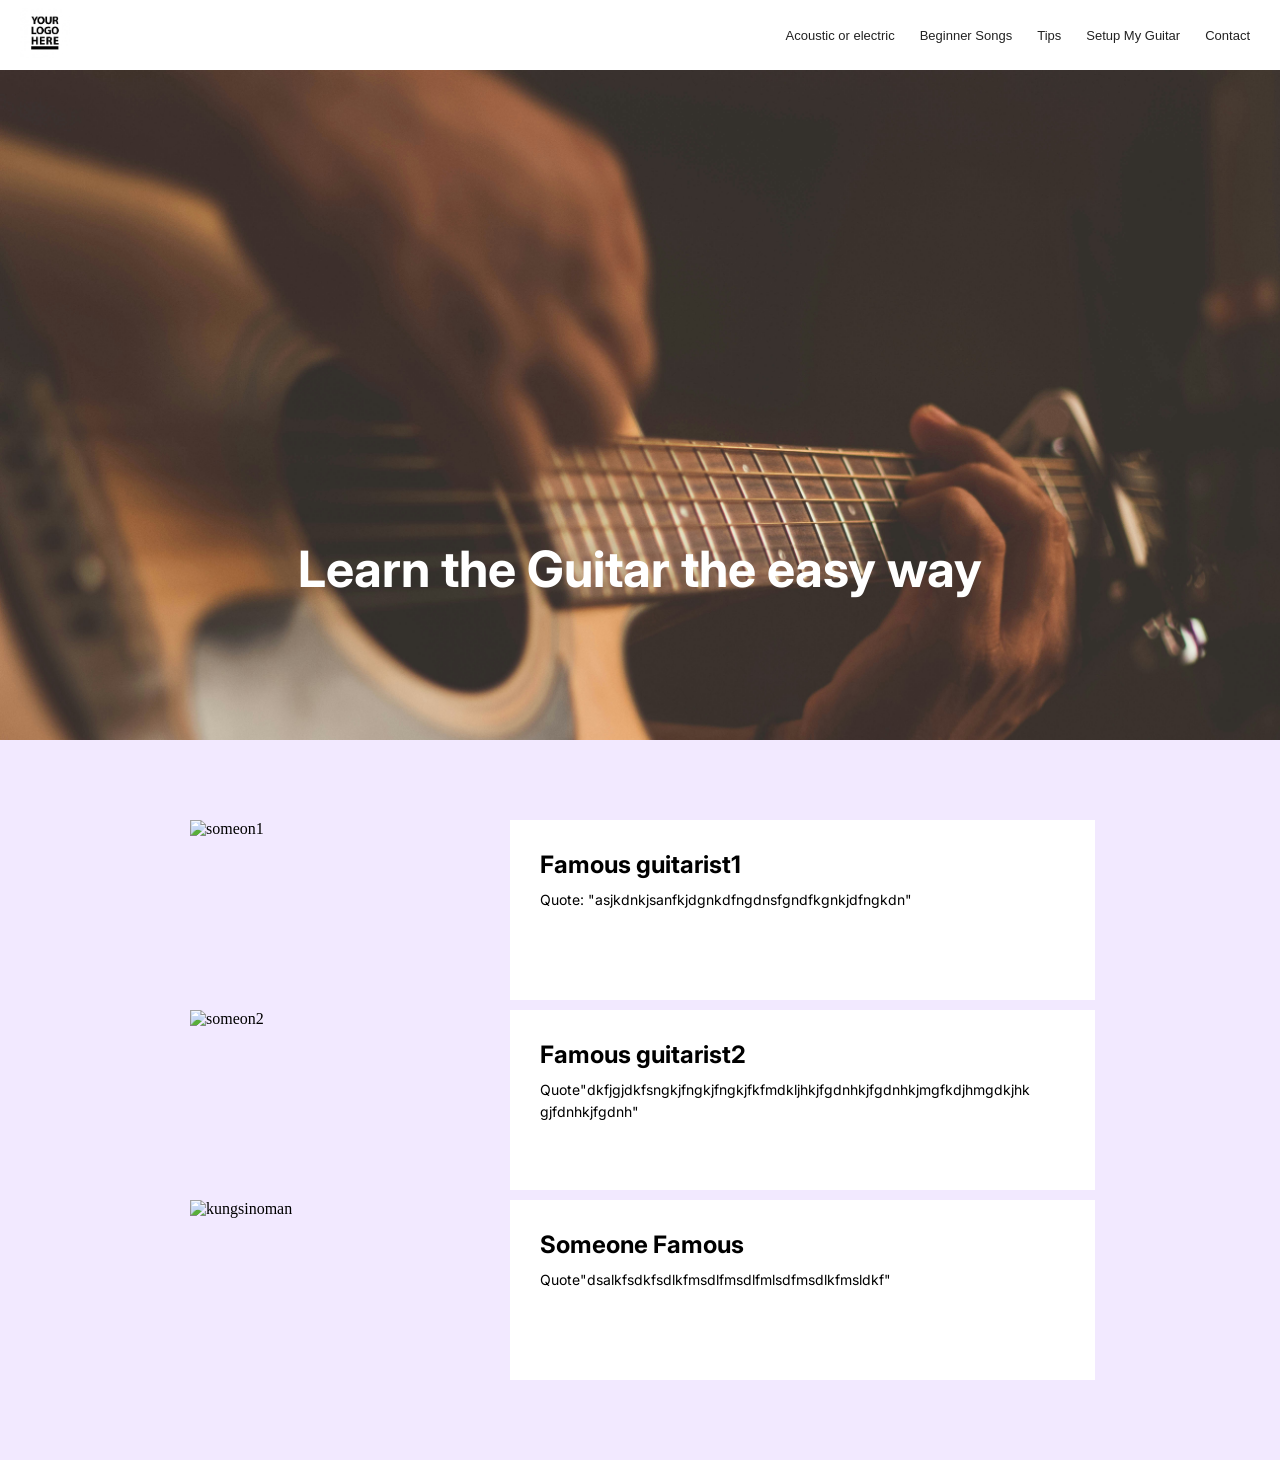
==== index.html @ 10ae2d4b "added nav bar, flexboxes" ====
<!-- add all items from grading group 1 and 2. Search for items in group 5 that refer to css f.e. author attribute value-->
<!DOCTYPE html>
<html lang="en">
<head>
    <link rel="preconnect" href="https://fonts.googleapis.com">
    <link rel="preconnect" href="https://fonts.gstatic.com" crossorigin>
    <link href="https://fonts.googleapis.com/css2?family=Inter:ital,opsz,wght@0,14..32,100..900;1,14..32,100..900&display=swap" rel="stylesheet">
    <meta charset="UTF-8">
    <meta name="viewport" content="width=device-width, initial-scale=1.0">
    <title>Guitar Lessons</title>
    <link rel="stylesheet" type="text/css" href="css/style.css">
</head>
<body>

    <nav class="logo">
        <a href="index.html">
            <img src="img/Your-Logo-Here-Black-500x500.jpg" alt="Logo">
        </a>
    </nav>

    <nav class="navigation">
        <ul class="nav">
            <li><a href="AcousticOrElectric.html">Acoustic or electric</a></li>
            <li><a href="BeginnerSongs.html">Beginner Songs</a></li>
            <li><a href="Tips.html">Tips</a></li>
            <li><a href="SetupMyGuitar.html">Setup My Guitar</a></li>
            <li><a href="ContactPage.html">Contact</a></li>
        </ul>
    </nav>

     <section class="main">
        <h1>Learn the Guitar the easy way</h1>
    </section>
    
    <section class="content">

    <article class="content-row">
        <figure class="content-image">
            <img src="img/guitar1.jpg" alt="someon1">
        </figure>

        <section class="content-text">
            <h2>Famous guitarist1</h2>
            <p>
                Quote: "asjkdnkjsanfkjdgnkdfngdnsfgndfkgnkjdfngkdn"
            </p>
        </section>
    </article>

    <article class="content-row">
        <figure class="content-image">
            <img src="img/guitar2.jpg" alt="someon2">
        </figure>

        <section class="content-text">
            <h2>Famous guitarist2</h2>
            <p>
                Quote"dkfjgjdkfsngkjfngkjfngkjfkfmdkljhkjfgdnhkjfgdnhkjmgfkdjhmgdkjhk
                gjfdnhkjfgdnh"
            </p>
        </section>
    </article>

    <article class="content-row">
        <figure class="content-image">
            <img src="img/guitar3.jpg" alt="kungsinoman">
        </figure>

        <section class="content-text">
            <h2>Someone Famous</h2>
            <p>
               Quote"dsalkfsdkfsdlkfmsdlfmsdlfmlsdfmsdlkfmsldkf"
            </p>
        </section>
    </article>

</section>

</body>
</html>
---- css/style.css ----
* {
    margin: 0;
    padding: 0;
    box-sizing: border-box;
}

body {
    background-color: #f2e9ff;
}


.logo {
    background-color: white;

    height: 70px;

    display: grid;
    place-items: center;

    position: absolute;
    left: 20px;
    top: 0;
}

.logo img {
    width: 50px;
    height: 50px;
    object-fit: contain;
}

.navigation {
    height: 70px;

    background-color: white;

    display: grid;
    align-items: center;
    justify-content: end;

    padding-right: 30px;
}

.nav {
    display: grid;
    grid-template-columns: repeat(5, auto);

    gap: 25px;

    list-style: none;
}

.nav a {
    color: #222;
    text-decoration: none;

    font-family: Arial, sans-serif;
    font-size: 13px;
}

.nav a:hover {
    color: #235455;
}

.main {
    width: auto;
    height: 670px;
    position: relative;
   
    background-image: url("../img/HomePage(2).jpg");
    
    background-size: cover;


    display: grid;
    place-items: center;
}

.main h1 {
   position: absolute;
    font-family: 'Inter', sans-serif;
    font-weight: 700;
    font-size: 50px;
    color: white;
    top: 70%;
}

.content {
    width: 80%;
    max-width: 900px;
    margin: 80px auto;
}

.content-row {
    display: grid;
    grid-template-columns: 35% 65%;
    gap: 5px;

    height: 180px;
    margin-bottom: 10px;
}



.content-image img {
    width: 100%;
    height: 100%;
    object-fit: cover;
}

.content-text {
    background-color: white;

    padding: 30px;

    display: flex;
    flex-direction: column;
    justify-content: flex-start;
}

.content-text h2 {
    font-family: 'Inter', sans-serif;
    font-size: 24px;
    margin-bottom: 10px;
}

.content-text p {
    font-family: 'Inter', sans-serif;
    font-size: 14px;
    line-height: 1.6;
}
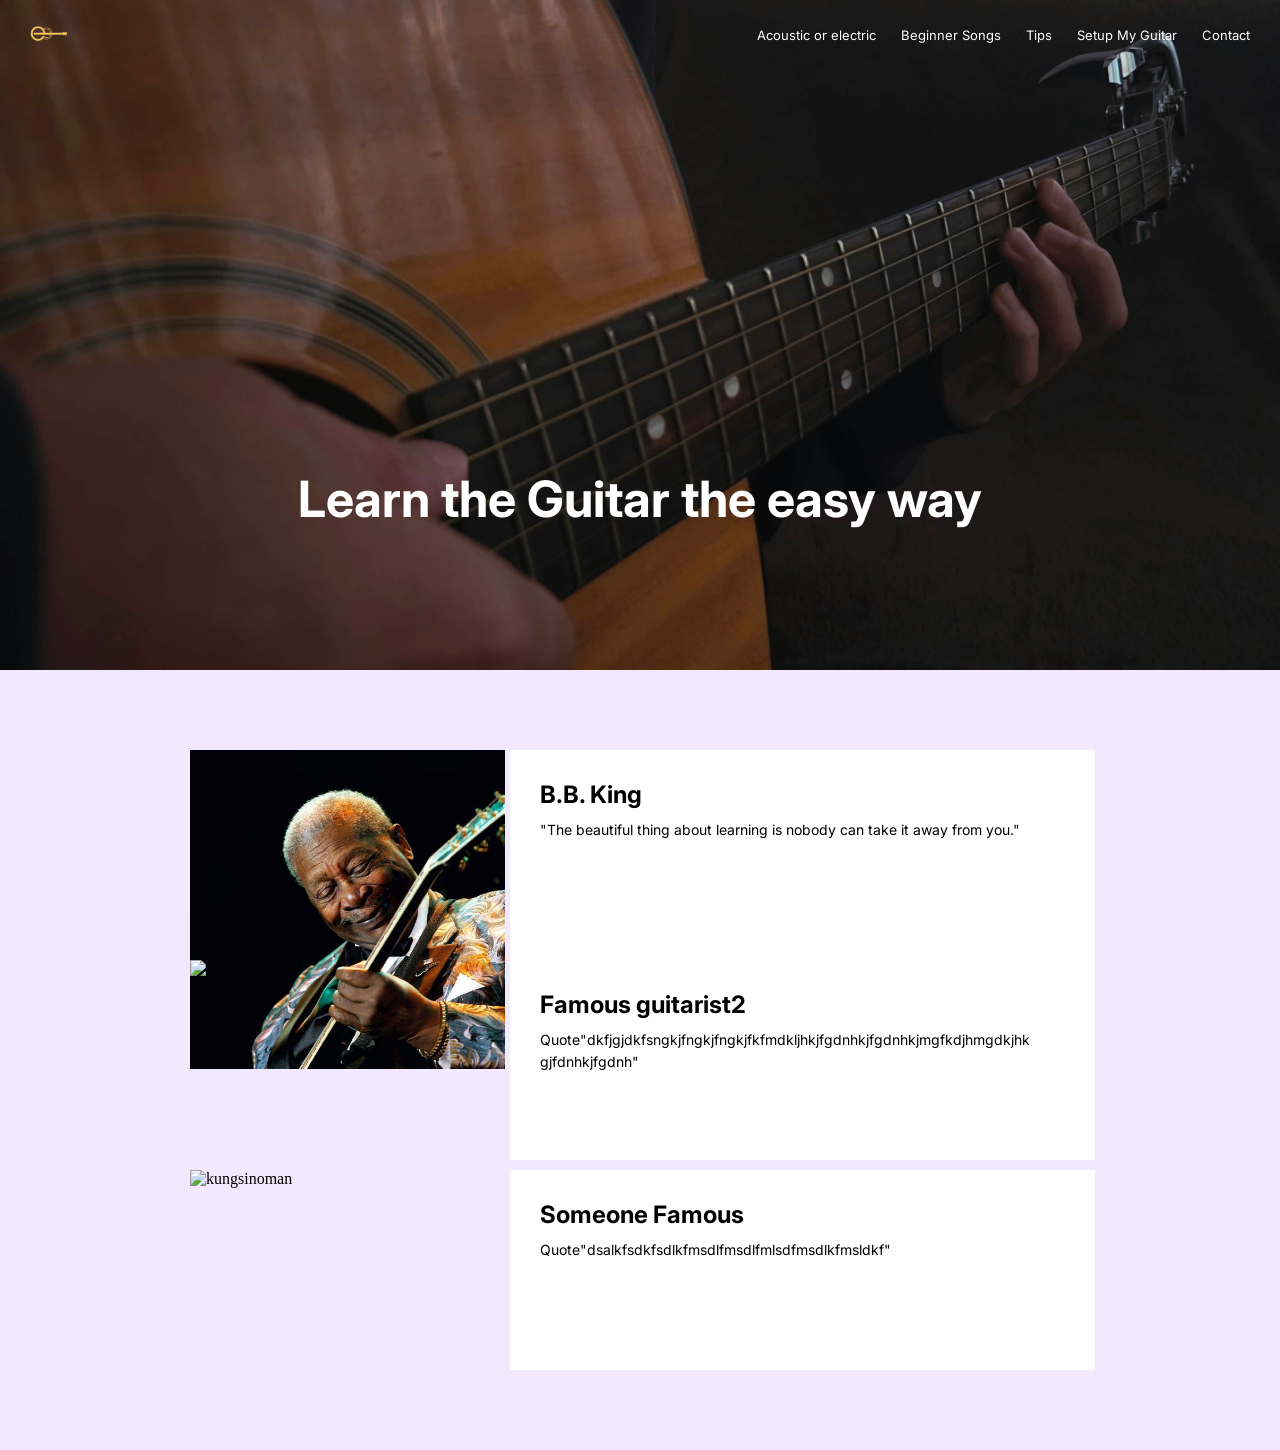
==== commit a412d4e2: "changed background, made the navbar transparent" ====
--- a/index.html
+++ b/index.html
@@ -14,7 +14,7 @@
 
     <nav class="logo">
         <a href="index.html">
-            <img src="img/Your-Logo-Here-Black-500x500.jpg" alt="Logo">
+            <img src="img/Logo Webdesign.png" alt="Logo">
         </a>
     </nav>
 
@@ -36,13 +36,13 @@
 
     <article class="content-row">
         <figure class="content-image">
-            <img src="img/guitar1.jpg" alt="someon1">
+            <img src="img/bb-king-en-concert.jpg" alt="B.B. King">
         </figure>
 
         <section class="content-text">
-            <h2>Famous guitarist1</h2>
+            <h2>B.B. King</h2>
             <p>
-                Quote: "asjkdnkjsanfkjdgnkdfngdnsfgndfkgnkjdfngkdn"
+                "The beautiful thing about learning is nobody can take it away from you."
             </p>
         </section>
     </article>
--- a/css/style.css
+++ b/css/style.css
@@ -11,8 +11,7 @@
 
 
 .logo {
-    background-color: white;
-
+    background-color: transparent;
     height: 70px;
 
     display: grid;
@@ -21,6 +20,7 @@
     position: absolute;
     left: 20px;
     top: 0;
+    z-index: 10;
 }
 
 .logo img {
@@ -31,14 +31,21 @@
 
 .navigation {
     height: 70px;
+    width: 100%;
 
-    background-color: white;
+    position: absolute;
+
+    background-color: transparent;
 
     display: grid;
     align-items: center;
     justify-content: end;
 
     padding-right: 30px;
+
+    top: 0;
+    left: 0;
+    z-index: 5;
 }
 
 .nav {
@@ -51,10 +58,10 @@
 }
 
 .nav a {
-    color: #222;
+    color: white;
     text-decoration: none;
 
-    font-family: Arial, sans-serif;
+    font-family: 'Inter', sans-serif;
     font-size: 13px;
 }
 
@@ -66,12 +73,12 @@
     width: auto;
     height: 670px;
     position: relative;
-   
-    background-image: url("../img/HomePage(2).jpg");
+   margin-top: 0;
+    background-image: url("../img/HomePage\ by\ me.jpg");
     
     background-size: cover;
 
-
+    
     display: grid;
     place-items: center;
 }
@@ -96,11 +103,13 @@
     grid-template-columns: 35% 65%;
     gap: 5px;
 
-    height: 180px;
+    height: 200px;
     margin-bottom: 10px;
 }
 
-
+.content-image {
+    margin: 0;
+}
 
 .content-image img {
     width: 100%;
@@ -128,4 +137,13 @@
     font-family: 'Inter', sans-serif;
     font-size: 14px;
     line-height: 1.6;
+}
+
+article.contactform {
+    box-sizing: border-box;
+    display: block;
+    margin: 0 auto;
+    border: #222;
+    border-radius :0%;
+    padding: 5px;
 }
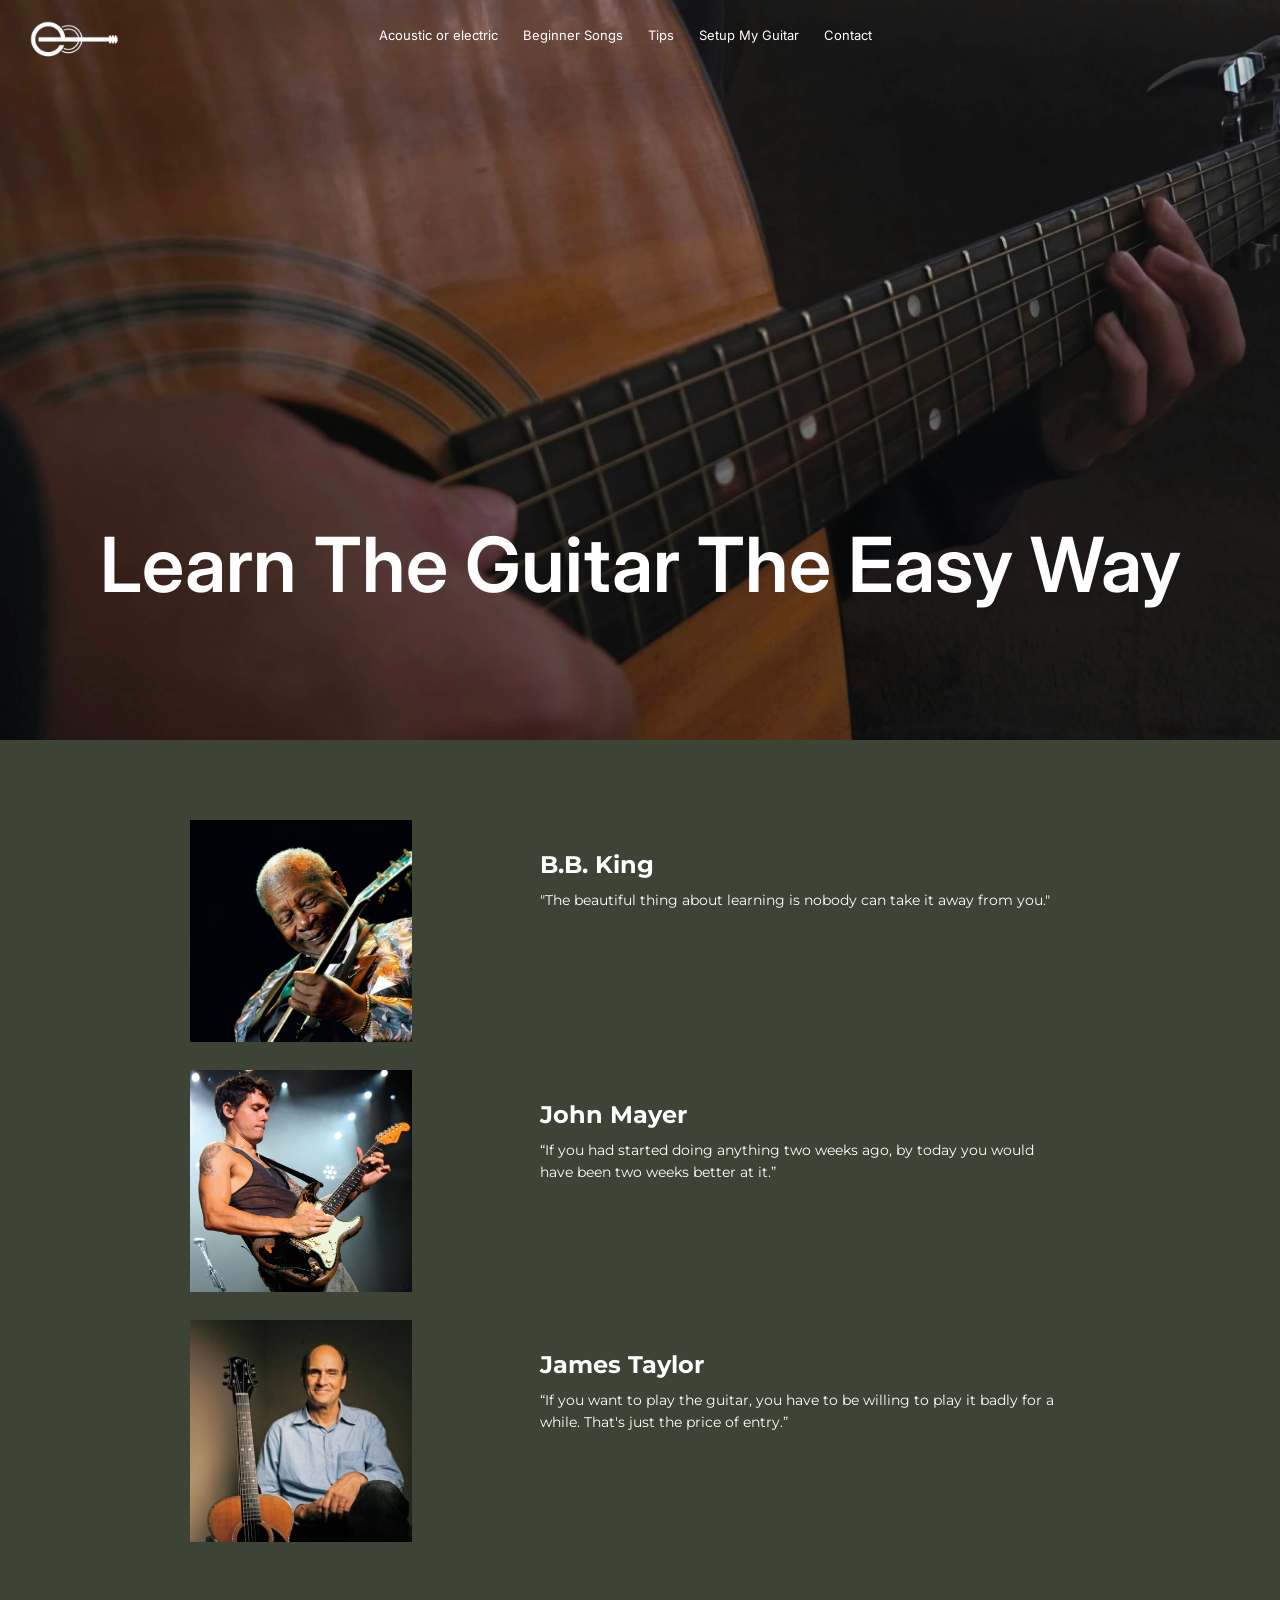
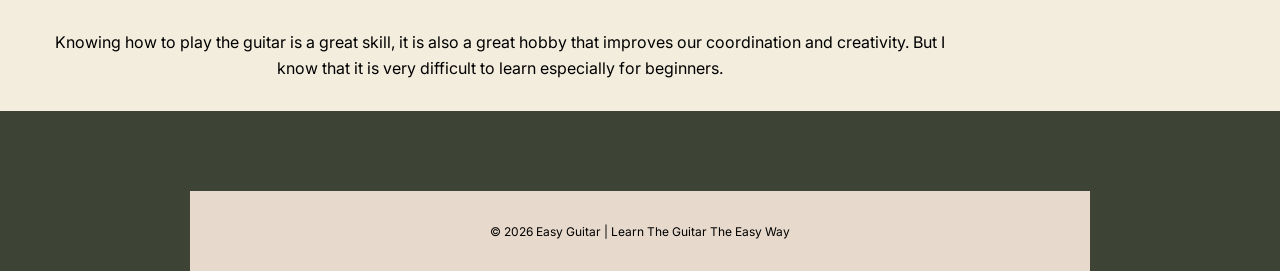
==== commit a7f6f38a: "HomePage Remake" ====
--- a/index.html
+++ b/index.html
@@ -5,6 +5,7 @@
     <link rel="preconnect" href="https://fonts.googleapis.com">
     <link rel="preconnect" href="https://fonts.gstatic.com" crossorigin>
     <link href="https://fonts.googleapis.com/css2?family=Inter:ital,opsz,wght@0,14..32,100..900;1,14..32,100..900&display=swap" rel="stylesheet">
+    <link href='https://fonts.googleapis.com/css?family=Montserrat' rel='stylesheet'>
     <meta charset="UTF-8">
     <meta name="viewport" content="width=device-width, initial-scale=1.0">
     <title>Guitar Lessons</title>
@@ -14,7 +15,7 @@
 
     <nav class="logo">
         <a href="index.html">
-            <img src="img/Logo Webdesign.png" alt="Logo">
+            <img src="img/Logo Webdesign (White).png" alt="Logo">
         </a>
     </nav>
 
@@ -29,52 +30,65 @@
     </nav>
 
      <section class="main">
-        <h1>Learn the Guitar the easy way</h1>
+        <h1>Learn The Guitar 
+             The Easy Way
+        </h1>
     </section>
     
     <section class="content">
 
-    <article class="content-row">
-        <figure class="content-image">
-            <img src="img/bb-king-en-concert.jpg" alt="B.B. King">
-        </figure>
+        <article class="content-row">
+            <figure class="content-image">
+                <img src="img/bb-king-en-concert.jpg" alt="B.B. King">
+            </figure>
 
-        <section class="content-text">
-            <h2>B.B. King</h2>
-            <p>
-                "The beautiful thing about learning is nobody can take it away from you."
-            </p>
-        </section>
-    </article>
+            <section class="content-text">
+                <h2>B.B. King</h2>
+                    <p>
+                    "The beautiful thing about learning is nobody can take it away from you."
+                    </p>
+            </section>
+        </article>
 
-    <article class="content-row">
-        <figure class="content-image">
-            <img src="img/guitar2.jpg" alt="someon2">
-        </figure>
+        <article class="content-row">
+            <figure class="content-image">
+                <img src="img/John-Mayer-2008.webp" alt="John Mayer">
+            </figure>
 
-        <section class="content-text">
-            <h2>Famous guitarist2</h2>
-            <p>
-                Quote"dkfjgjdkfsngkjfngkjfngkjfkfmdkljhkjfgdnhkjfgdnhkjmgfkdjhmgdkjhk
-                gjfdnhkjfgdnh"
-            </p>
-        </section>
-    </article>
+            <section class="content-text">
+                <h2>John Mayer</h2>
+                <p>
+                    “If you had started doing anything two weeks ago, by today you would have been two weeks better at it.”
+                </p>
+            </section>
+        </article>
 
-    <article class="content-row">
-        <figure class="content-image">
-            <img src="img/guitar3.jpg" alt="kungsinoman">
-        </figure>
+        <article class="content-row">
+            <figure class="content-image">
+                <img src="img/James Taylor.jpg" alt="James Taylor">
+            </figure>
 
-        <section class="content-text">
-            <h2>Someone Famous</h2>
-            <p>
-               Quote"dsalkfsdkfsdlkfmsdlfmsdlfmlsdfmsdlkfmsldkf"
-            </p>
-        </section>
-    </article>
+            <section class="content-text">
+                <h2>James Taylor</h2>
+                <p>
+                    “If you want to play the guitar, you have to be willing to play it badly for a while. That's just the price of entry.”
+                </p>
+            </section>
+        </article>
 
-</section>
+    </section>
+
+    <section class="quote">
+        <p>
+            Knowing how to play the guitar is a great skill, it is also a
+            great hobby that improves our coordination and creativity.
+            But I know that it is very difficult to learn especially for beginners.
+        </p>
+    </section>
+
+    <footer class="footer">
+        <p>© 2026 Easy Guitar | Learn The Guitar The Easy Way</p>
+    </footer>
 
 </body>
 </html>
--- a/css/style.css
+++ b/css/style.css
@@ -6,26 +6,28 @@
 }
 
 body {
-    background-color: #f2e9ff;
+    background-color: #3D4435;
 }
 
 
 .logo {
-    background-color: transparent;
-    height: 70px;
-
-    display: grid;
-    place-items: center;
+   
+    
+
+    display: flex;
+    align-items: center;
 
     position: absolute;
-    left: 20px;
+
+    height: 80px;
+    left: 5px;
     top: 0;
     z-index: 10;
 }
 
 .logo img {
-    width: 50px;
-    height: 50px;
+    width: 120px;
+    height: 120px;
     object-fit: contain;
 }
 
@@ -39,7 +41,7 @@
 
     display: grid;
     align-items: center;
-    justify-content: end;
+    justify-content: center;
 
     padding-right: 30px;
 
@@ -71,9 +73,9 @@
 
 .main {
     width: auto;
-    height: 670px;
+    height: 740px;
     position: relative;
-   margin-top: 0;
+    margin-top: 0;
     background-image: url("../img/HomePage\ by\ me.jpg");
     
     background-size: cover;
@@ -86,11 +88,14 @@
 .main h1 {
    position: absolute;
     font-family: 'Inter', sans-serif;
-    font-weight: 700;
-    font-size: 50px;
+    font-weight: 600;
+    font-size: 76px;
     color: white;
     top: 70%;
-}
+    text-align: center;
+}
+
+
 
 .content {
     width: 80%;
@@ -104,7 +109,7 @@
     gap: 5px;
 
     height: 200px;
-    margin-bottom: 10px;
+    margin-bottom: 50px;
 }
 
 .content-image {
@@ -112,31 +117,34 @@
 }
 
 .content-image img {
-    width: 100%;
-    height: 100%;
+    width: 222px;
+    height: 222px;
     object-fit: cover;
 }
 
 .content-text {
-    background-color: white;
+    
 
     padding: 30px;
 
     display: flex;
     flex-direction: column;
     justify-content: flex-start;
+    
 }
 
 .content-text h2 {
-    font-family: 'Inter', sans-serif;
+    font-family: 'Montserrat', sans-serif;
     font-size: 24px;
     margin-bottom: 10px;
+    color: white;
 }
 
 .content-text p {
-    font-family: 'Inter', sans-serif;
+    font-family: 'Montserrat', sans-serif;
     font-size: 14px;
     line-height: 1.6;
+    color: white;
 }
 
 article.contactform {
@@ -146,4 +154,48 @@
     border: #222;
     border-radius :0%;
     padding: 5px;
+}
+
+.quote {
+    width: 100%;
+    max-width: 100%;
+
+    margin: 0 auto;
+
+    background-color: #F2EDDC;
+
+    padding: 30px 50px;
+
+    text-align: center;
+    justify-items: center;
+
+    margin-bottom: 80px;
+}
+
+.quote p {
+    font-family: 'Inter', sans-serif;
+    font-size: 16px;
+    line-height: 1.6;
+    color: black;
+    max-width: 900px;
+    
+}
+
+.footer {
+    width: 80%;
+    max-width: 900px;
+
+    margin: 0 auto;
+
+    min-height: 80px;
+
+    background-color: #E7D9CB;
+
+    display: flex;
+    align-items: center;
+    justify-content: center;
+
+    color: black;
+    font-family: 'Inter', sans-serif;
+    font-size: 12px;
 }
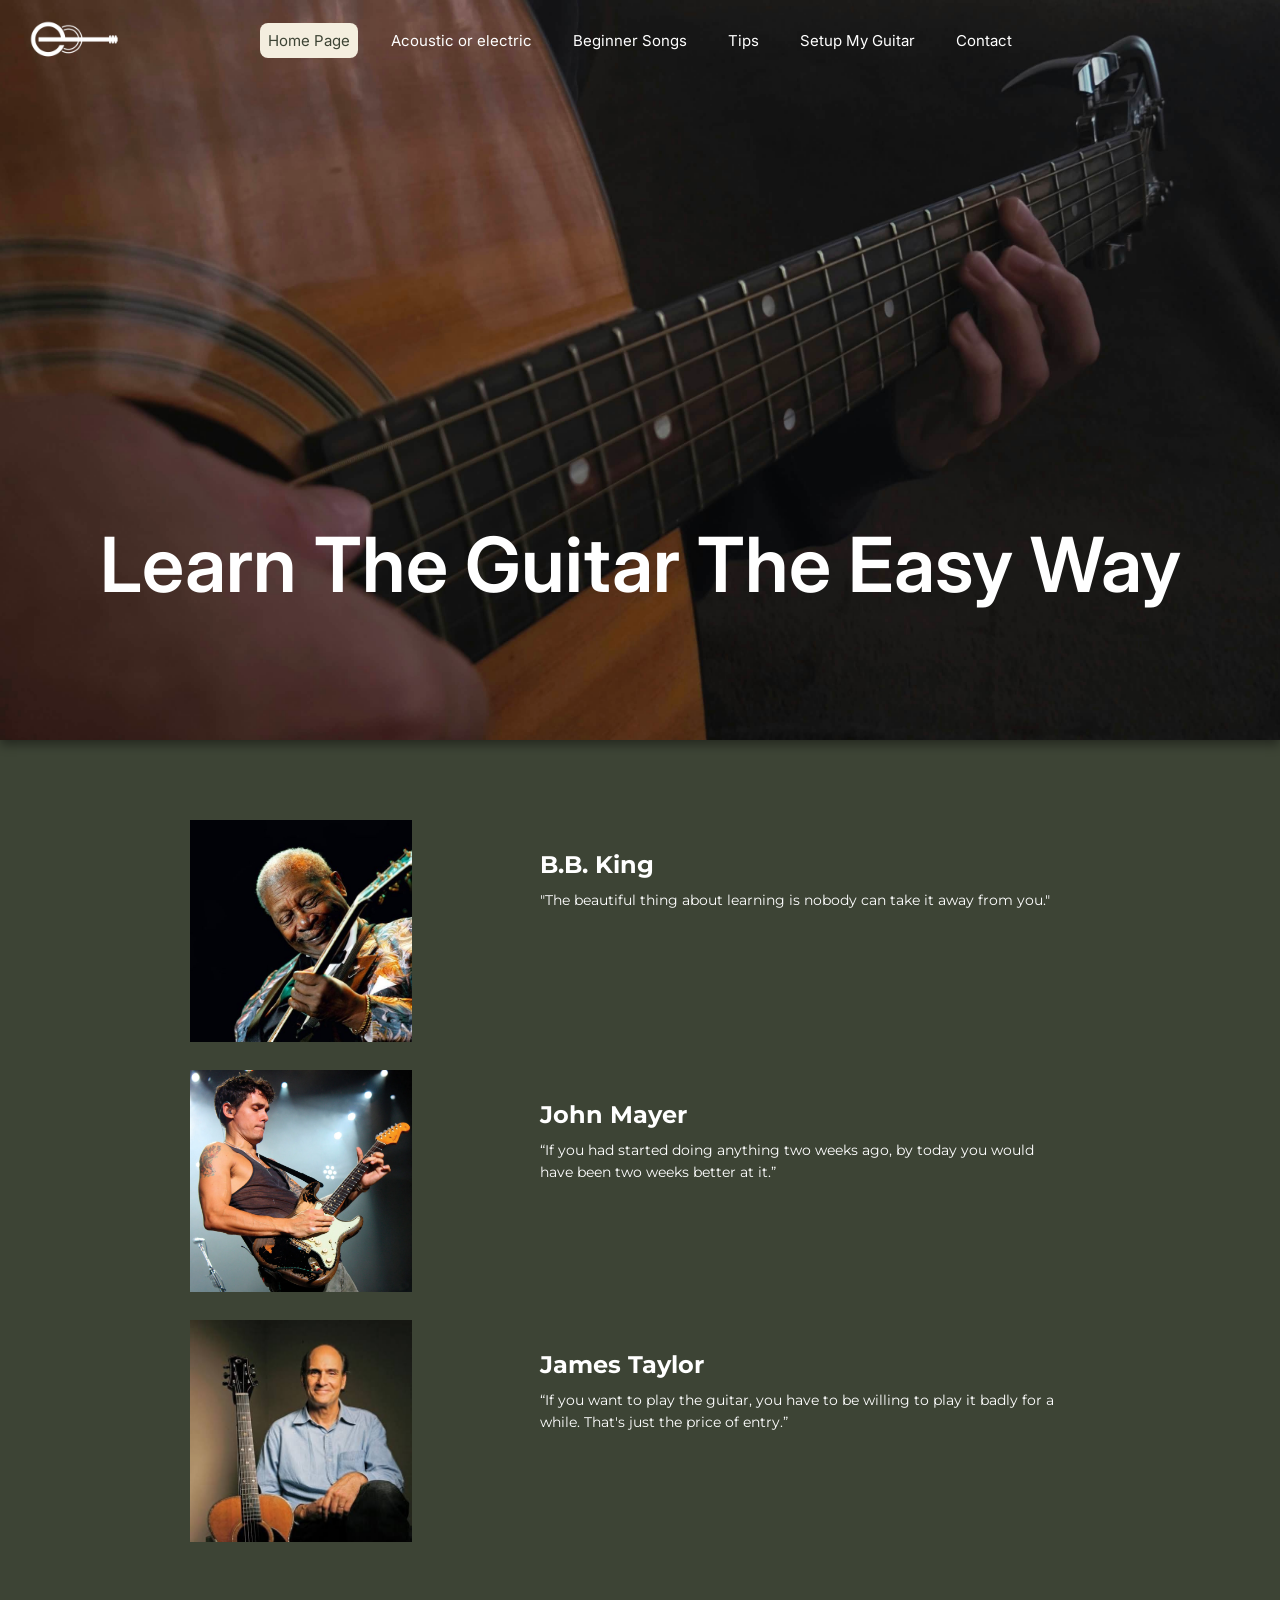
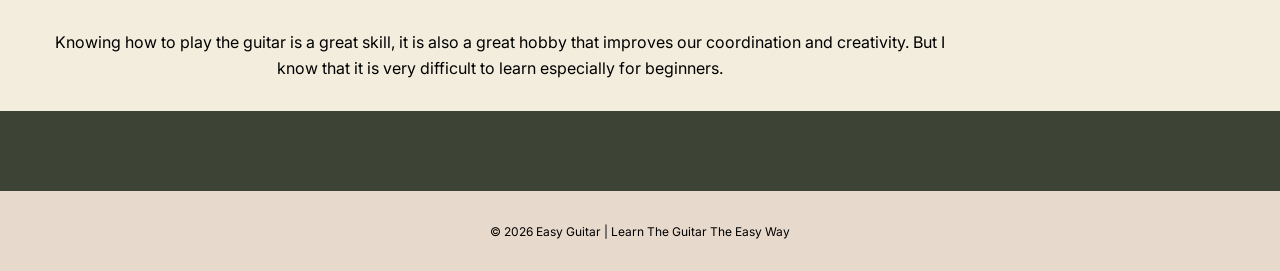
==== commit 124f5461: "Made nav bar for all except contactpage" ====
--- a/index.html
+++ b/index.html
@@ -1,4 +1,4 @@
-<!-- add all items from grading group 1 and 2. Search for items in group 5 that refer to css f.e. author attribute value-->
+
 <!DOCTYPE html>
 <html lang="en">
 <head>
@@ -21,6 +21,7 @@
 
     <nav class="navigation">
         <ul class="nav">
+            <li><a href="index.html" class="active">Home Page</a></li>
             <li><a href="AcousticOrElectric.html">Acoustic or electric</a></li>
             <li><a href="BeginnerSongs.html">Beginner Songs</a></li>
             <li><a href="Tips.html">Tips</a></li>
--- a/css/style.css
+++ b/css/style.css
@@ -22,7 +22,7 @@
     height: 80px;
     left: 5px;
     top: 0;
-    z-index: 10;
+    z-index: 1001;
 }
 
 .logo img {
@@ -32,7 +32,7 @@
 }
 
 .navigation {
-    height: 70px;
+    height: 80px;
     width: 100%;
 
     position: absolute;
@@ -43,17 +43,36 @@
     align-items: center;
     justify-content: center;
 
-    padding-right: 30px;
+    
 
     top: 0;
     left: 0;
     z-index: 5;
 }
 
+.navigation2 {
+    height: 80px;
+    width: 100%;
+
+    position: sticky;
+    top: 0;
+    z-index: 1000;
+
+    background-image: url("../img/HomePage by me.jpg");
+    background-size: cover;
+    background-position: center top;
+
+    display: flex;
+    align-items: center;
+    justify-content: center;
+    box-shadow: 0 5px 10px rgba(0, 0, 0, 0.4);
+}
+
 .nav {
     display: grid;
-    grid-template-columns: repeat(5, auto);
-
+    grid-template-columns: repeat(6, auto);
+    justify-content: center;
+    justify-items: center;
     gap: 25px;
 
     list-style: none;
@@ -64,11 +83,33 @@
     text-decoration: none;
 
     font-family: 'Inter', sans-serif;
-    font-size: 13px;
+    
+
+    font-size: 15px;
+
+    padding: 8px 8px;
+    border-radius: 8px;
+
+    transition: background-color 0.3s ease, color 0.3s ease;
 }
 
 .nav a:hover {
-    color: #235455;
+    background-color: #51544d;
+    font-family: 'Inter', sans-serif;
+    
+
+    font-size: 15px;
+    color: white;
+}
+
+
+.nav a.active {
+    background-color: #F4EEDF;
+    font-family: 'Inter', sans-serif;
+    
+
+    font-size: 15px;
+    color: #3D4435;
 }
 
 .main {
@@ -79,10 +120,12 @@
     background-image: url("../img/HomePage\ by\ me.jpg");
     
     background-size: cover;
+    background-position: center top;
 
     
     display: grid;
     place-items: center;
+    box-shadow: 0 5px 10px rgba(0, 0, 0, 0.4);
 }
 
 .main h1 {
@@ -182,8 +225,8 @@
 }
 
 .footer {
-    width: 80%;
-    max-width: 900px;
+    
+    max-width: 100%;
 
     margin: 0 auto;
 
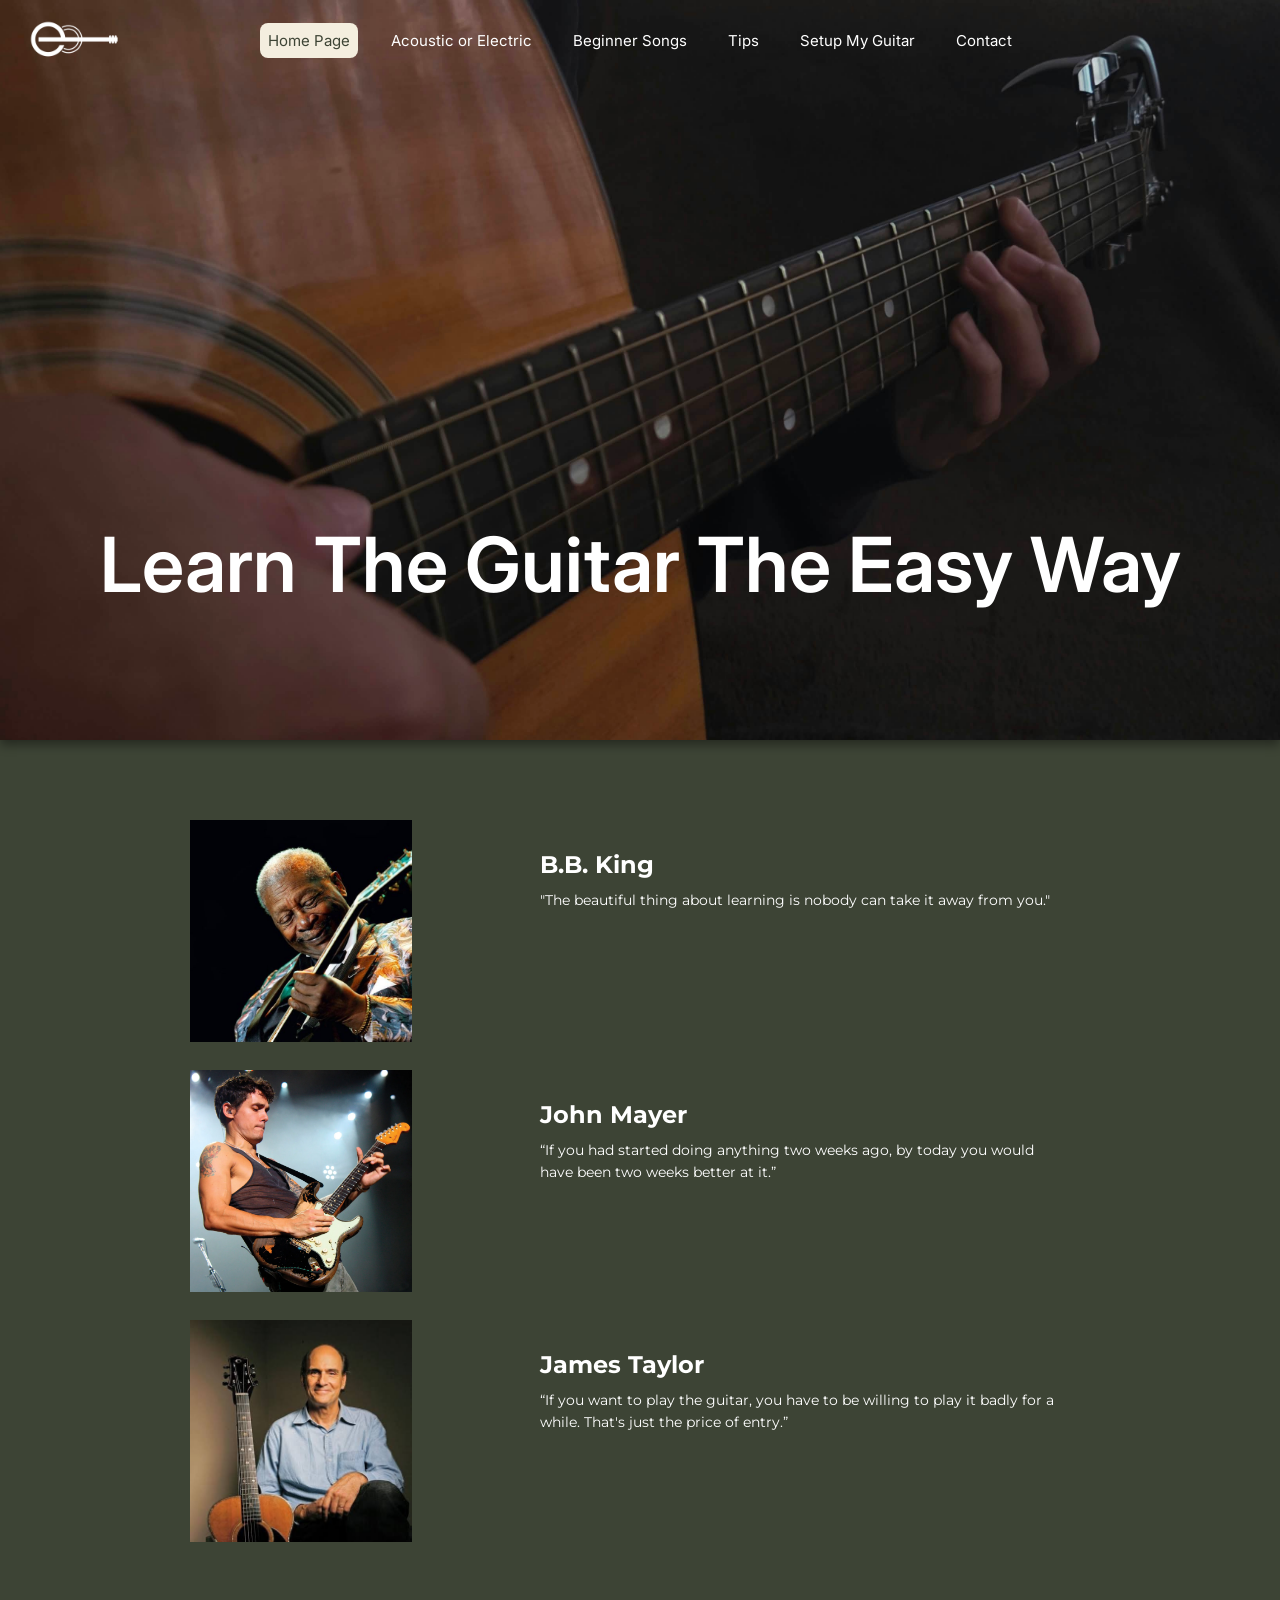
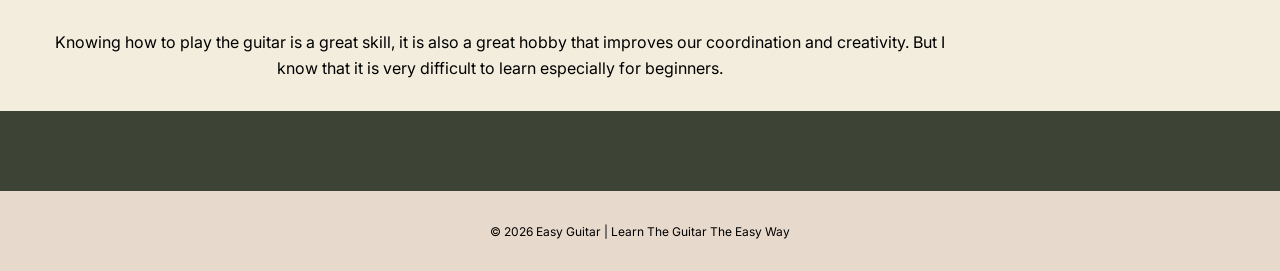
==== commit e5d9ead5: "Acoustic Or Electric Page" ====
--- a/index.html
+++ b/index.html
@@ -22,7 +22,7 @@
     <nav class="navigation">
         <ul class="nav">
             <li><a href="index.html" class="active">Home Page</a></li>
-            <li><a href="AcousticOrElectric.html">Acoustic or electric</a></li>
+            <li><a href="AcousticOrElectric.html">Acoustic or Electric</a></li>
             <li><a href="BeginnerSongs.html">Beginner Songs</a></li>
             <li><a href="Tips.html">Tips</a></li>
             <li><a href="SetupMyGuitar.html">Setup My Guitar</a></li>
--- a/css/style.css
+++ b/css/style.css
@@ -145,6 +145,9 @@
     max-width: 900px;
     margin: 80px auto;
 }
+
+
+
 
 .content-row {
     display: grid;
@@ -241,4 +244,112 @@
     color: black;
     font-family: 'Inter', sans-serif;
     font-size: 12px;
+}
+
+.guitar-choice {
+    width: 89%;
+    max-width: 1200px;
+
+    margin: 8px auto 35px;
+
+    display: grid;
+    grid-template-columns: 25% 1fr 25%;
+
+    gap: 8px;
+
+    align-items: start;
+}
+
+.guitar-choice figure {
+    margin: 0;
+    width: 100%;
+}
+
+.guitar-choice figure img {
+    width: 100%;
+    height: 100%;
+
+    object-fit: cover;
+    display: block;
+}
+
+.guitar-choice-text {
+    padding: 8px;
+
+    display: flex;
+    flex-direction: column;
+    justify-items: center;
+}
+
+.guitar-choice-text h1 {
+    font-family: 'Montserrat', sans-serif;
+    font-size: 60px;
+    font-weight: 600;
+
+    color: white;
+
+    margin-bottom: 30px;
+    white-space: nowrap;
+    justify-items: center;
+}
+
+.guitar-choice-text p {
+    font-family: 'Inter', sans-serif;
+    font-size: 20px;
+    line-height: 155%;
+    font-weight: 400;
+    color: white;
+
+    margin-bottom: 14px;
+}
+
+/*2ndpage */
+
+.guitar-recommendations {
+    width: 100%;
+
+    background-color: #F2EDDC;
+
+    padding: 40px 0 20px;
+    margin-bottom: 80px;
+}
+
+
+
+.guitar-recommendations .content-row {
+    width: 80%;
+    max-width: 900px;
+
+    grid-template-columns: 35% 65%;
+
+    gap: 24px;
+
+    height: auto;
+
+    margin: 0 auto 8px;
+}
+
+
+
+.guitar-recommendations .content-image img {
+    width: 222px;
+    height: 222px;
+
+    object-fit: cover;
+}
+
+
+
+.guitar-recommendations .content-text {
+    padding: 15px 0;
+
+    justify-content: center;
+}
+
+.guitar-recommendations .content-text p {
+    color: black;
+
+    font-family: 'Inter', sans-serif;
+    font-size: 20px;
+    line-height: 1.5;
 }
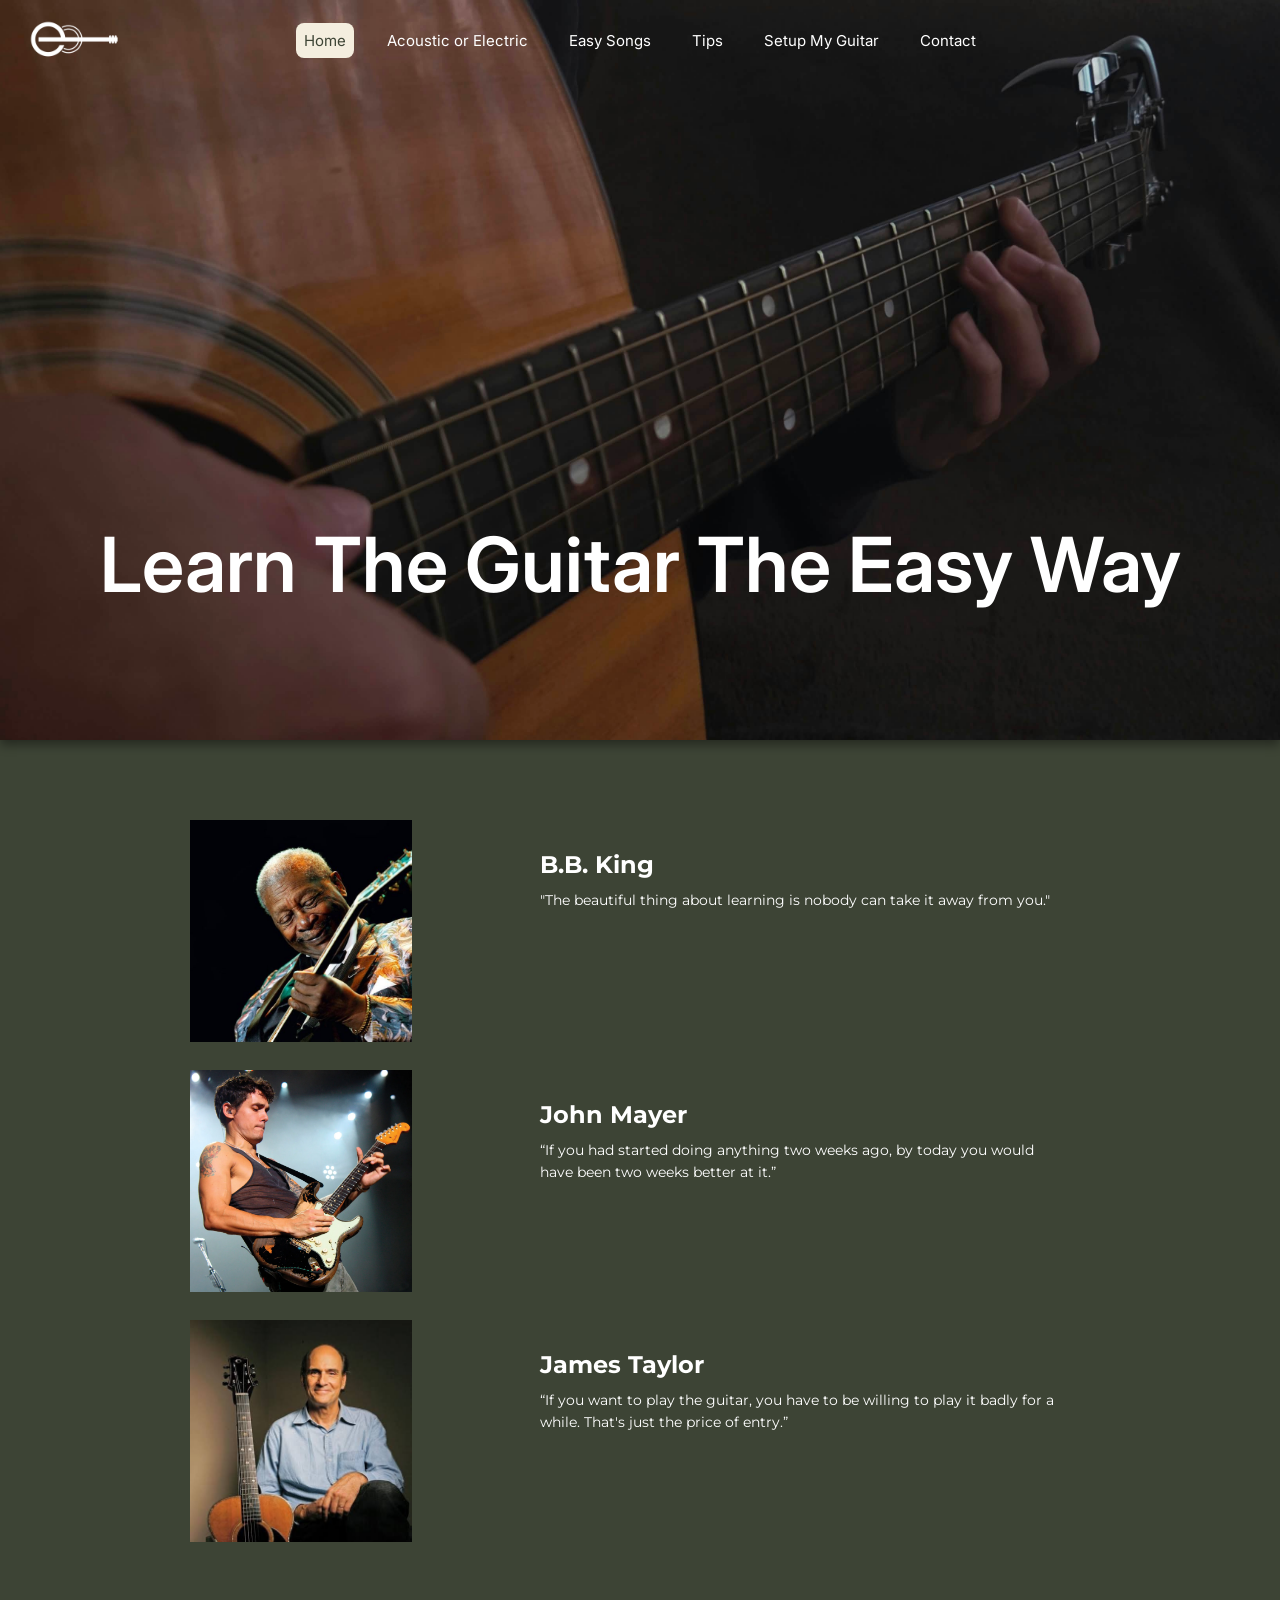
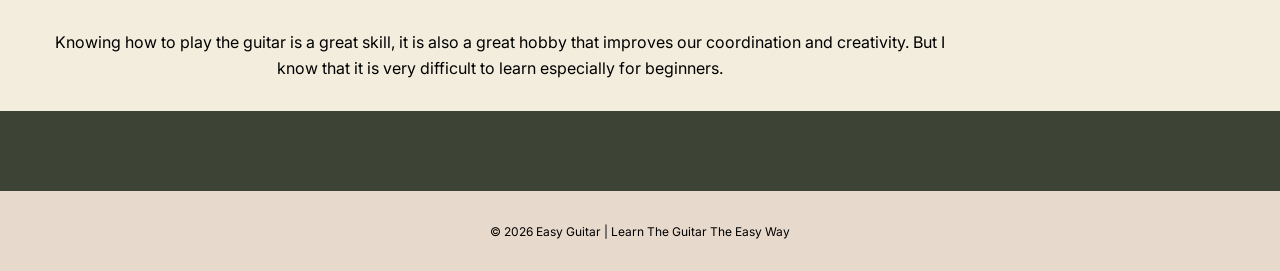
==== commit 57370dbb: "BeginnerSong->EasySong" ====
--- a/index.html
+++ b/index.html
@@ -8,7 +8,7 @@
     <link href='https://fonts.googleapis.com/css?family=Montserrat' rel='stylesheet'>
     <meta charset="UTF-8">
     <meta name="viewport" content="width=device-width, initial-scale=1.0">
-    <title>Guitar Lessons</title>
+    <title>Easy Guitar</title>
     <link rel="stylesheet" type="text/css" href="css/style.css">
 </head>
 <body>
@@ -21,9 +21,9 @@
 
     <nav class="navigation">
         <ul class="nav">
-            <li><a href="index.html" class="active">Home Page</a></li>
+            <li><a href="index.html" class="active">Home</a></li>
             <li><a href="AcousticOrElectric.html">Acoustic or Electric</a></li>
-            <li><a href="BeginnerSongs.html">Beginner Songs</a></li>
+            <li><a href="BeginnerSongs.html">Easy Songs</a></li>
             <li><a href="Tips.html">Tips</a></li>
             <li><a href="SetupMyGuitar.html">Setup My Guitar</a></li>
             <li><a href="ContactPage.html">Contact</a></li>
--- a/css/style.css
+++ b/css/style.css
@@ -23,6 +23,16 @@
     left: 5px;
     top: 0;
     z-index: 1001;
+}
+
+.logo-sticky {
+    position: sticky;
+    top: 0;
+}
+
+.logo.logo-sticky {
+    position: fixed;
+    top: 0;
 }
 
 .logo img {
@@ -352,4 +362,184 @@
     font-family: 'Inter', sans-serif;
     font-size: 20px;
     line-height: 1.5;
-}+}
+
+/* 3rdpage*/
+
+.easy-songs {
+    width: 90%;
+    max-width: 1200px;
+
+    margin: 10px auto 60px;
+
+    display: grid;
+    grid-template-columns: 1fr 260px;
+    grid-template-rows: auto 1fr;
+
+    column-gap: 12px;
+    align-items: start;
+}
+
+.easy-songs > h1 {
+    grid-column: 1 / 3;
+    display: flex;
+    justify-content: center;
+
+    font-family: 'Montserrat', sans-serif;
+    font-size: 60px;
+    
+
+    color: white;
+    
+
+    letter-spacing: 1px;
+    margin-bottom: 20px;
+}
+
+.song-list {
+    grid-column: 1;
+    grid-row: 2;
+    
+}
+
+.song-aside {
+    grid-column: 2;
+    grid-row: 2;
+
+    width: 100%;
+}
+
+.song-row {
+    display: grid;
+    grid-template-columns: 200px 1fr;
+    gap: 5px;
+
+    align-items: start;
+
+    margin-bottom: 40px;
+   
+}
+
+.song-image {
+    margin: 0;
+    width: 100%;
+}
+
+.song-image img {
+    width: 100%;
+    height: 200px;
+
+    object-fit: cover;
+    display: block;
+}
+
+.song-image figcaption {
+    font-family: 'Inter', sans-serif;
+    font-size: 10px;
+
+    color: white;
+    text-align: center;
+
+    margin-top: 5px;
+}
+
+.song-text {
+    background-color: #F2EDDC;
+
+    padding: 20px 15px;
+
+    min-height: 200px;
+
+    font-family: 'Inter', sans-serif;
+    color: black;
+}
+
+.song-text h2 {
+    font-family: 'Montserrat', sans-serif;
+    font-size: 24px;
+    font-weight: 500;
+
+    margin-bottom: 15px;
+}
+
+.song-text h3 {
+    font-size: 16px;
+    font-weight: 600;
+
+    margin-top: 18px;
+    margin-bottom: 8px;
+}
+
+.chords {
+    margin-bottom: 15px;
+}
+
+.chords p {
+    font-family: 'Inter', sans-serif;
+    font-size: 16px;
+
+    line-height: 1.2;
+    margin-bottom: 2px;
+}
+
+.capo {
+    font-family: 'Inter', sans-serif;
+    font-size: 16px;
+
+    margin-top: 15px;
+    margin-bottom: 15px;
+}
+
+.song-part {
+    margin-top: 15px;
+}
+
+.song-part p {
+    font-family: 'Inter', sans-serif;
+    font-size: 16px;
+
+    line-height: 1.2;
+    margin-bottom: 1px;
+
+    word-spacing: 1px;
+}
+
+
+
+.song-aside table {
+    width: 100%;
+
+    border-collapse: collapse;
+
+    background-color: #F2EDDC;
+
+    font-family: 'Inter', sans-serif;
+    font-size: 10px;
+
+    border-color: black;
+    border-style: solid;
+    border-width: 1px;
+}
+
+.song-aside th,
+.song-aside td {
+    border-color: black;
+    border-style: solid;
+    border-width: 1px;
+
+    padding: 7px 5px;
+    text-align: left;
+}
+
+
+
+.song-aside tbody  {
+    background-color: #FFF;
+}
+
+
+
+
+
+
+
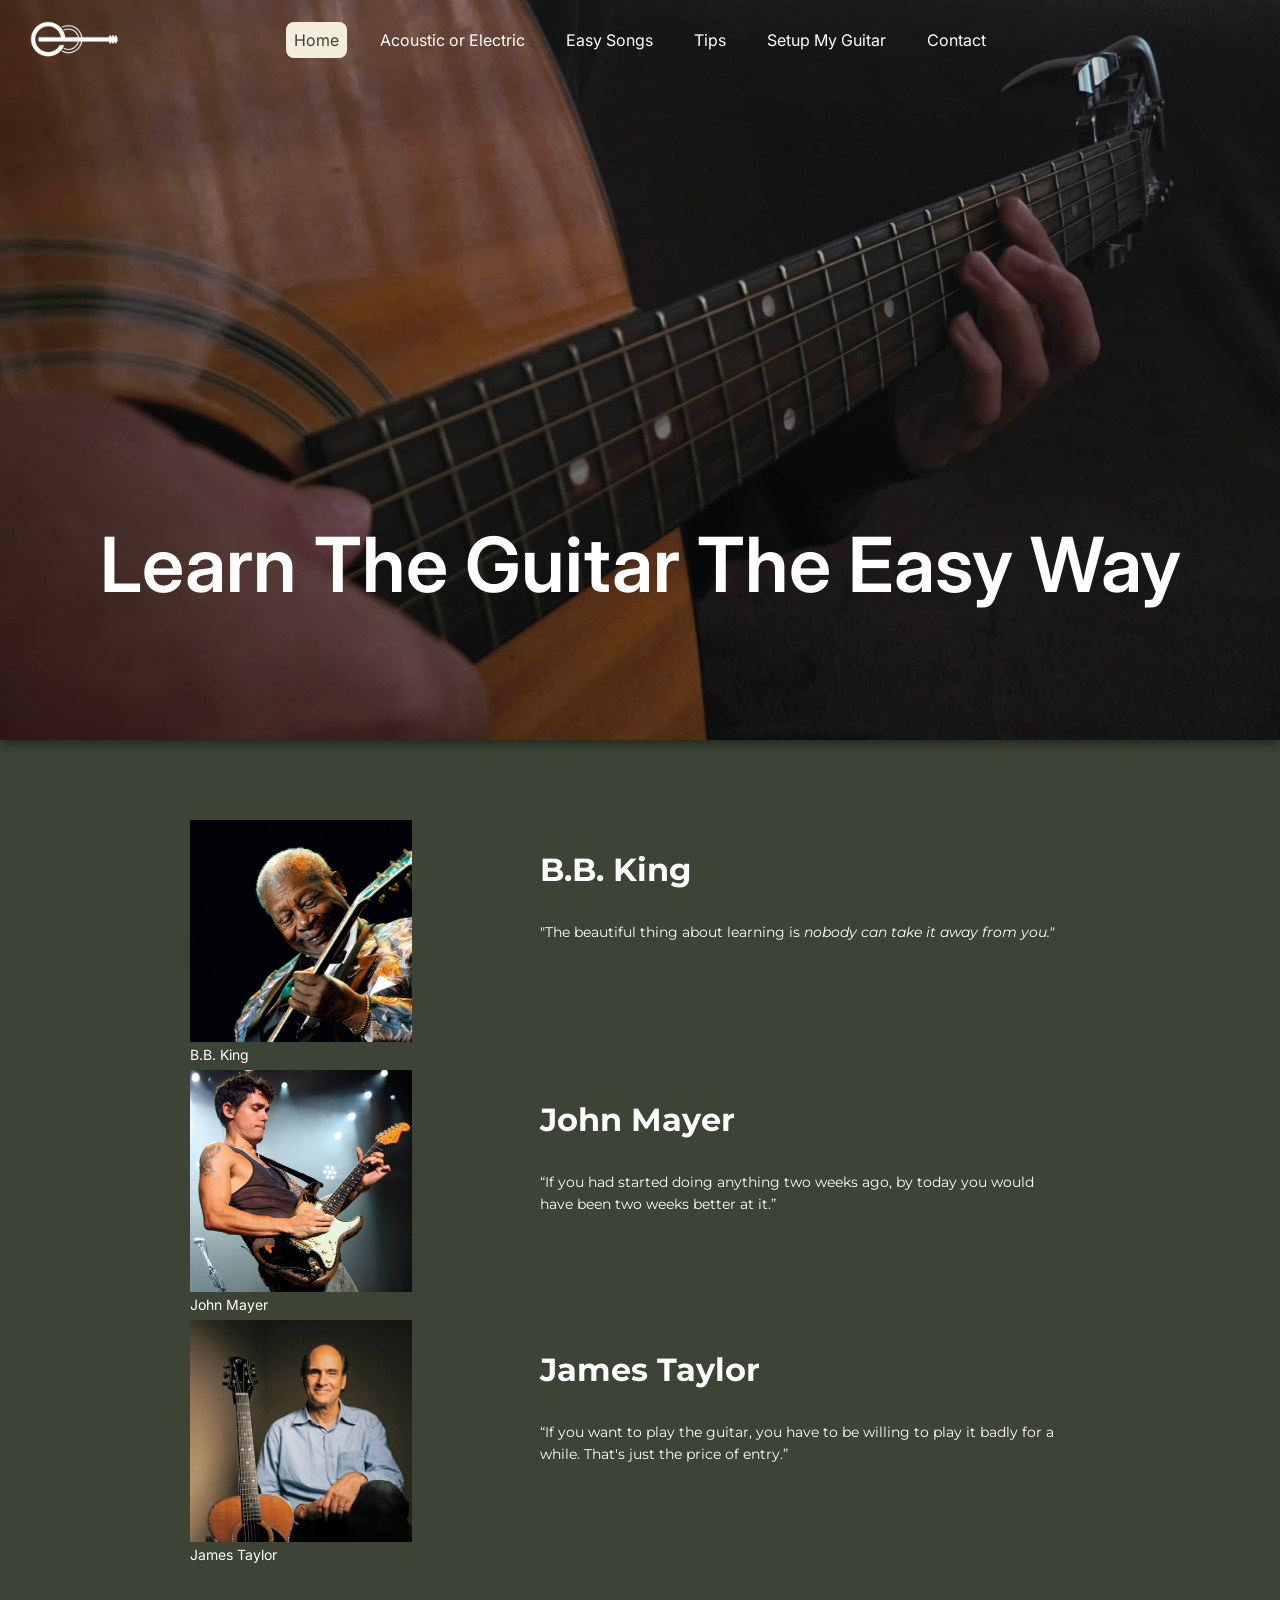
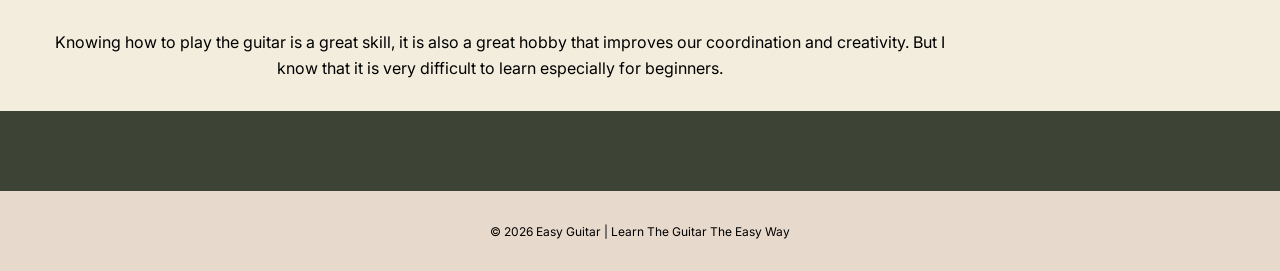
==== commit 10074028: "checked the criteria" ====
--- a/index.html
+++ b/index.html
@@ -2,6 +2,7 @@
 <!DOCTYPE html>
 <html lang="en">
 <head>
+    <link rel="icon" type="image/png" href="img/Logo Webdesign favicon.png">
     <link rel="preconnect" href="https://fonts.googleapis.com">
     <link rel="preconnect" href="https://fonts.gstatic.com" crossorigin>
     <link href="https://fonts.googleapis.com/css2?family=Inter:ital,opsz,wght@0,14..32,100..900;1,14..32,100..900&display=swap" rel="stylesheet">
@@ -12,10 +13,11 @@
     <link rel="stylesheet" type="text/css" href="css/style.css">
 </head>
 <body>
-
+<header>
     <nav class="logo">
         <a href="index.html">
-            <img src="img/Logo Webdesign (White).png" alt="Logo">
+            <img src="img/Logo Webdesign (White).png" alt="Easy Guitar Logo"
+            title="Easy Guitar Logo">
         </a>
     </nav>
 
@@ -35,25 +37,34 @@
              The Easy Way
         </h1>
     </section>
+</header>
+
+
     
     <section class="content">
 
         <article class="content-row">
             <figure class="content-image">
-                <img src="img/bb-king-en-concert.jpg" alt="B.B. King">
+                <img src="img/bb-king-en-concert.jpg"
+                    alt="B.B. King"
+                    title="B.B. King">
+                    <figcaption class="page1">B.B. King</figcaption>
             </figure>
 
             <section class="content-text">
                 <h2>B.B. King</h2>
                     <p>
-                    "The beautiful thing about learning is nobody can take it away from you."
+                    "The beautiful thing about learning is <em>nobody can take it away from you."</em>
                     </p>
             </section>
         </article>
 
         <article class="content-row">
             <figure class="content-image">
-                <img src="img/John-Mayer-2008.webp" alt="John Mayer">
+                <img src="img/John-Mayer-2008.webp" 
+                    alt="John Mayer"
+                    title="John Mayer">
+                    <figcaption class="page1">John Mayer</figcaption>
             </figure>
 
             <section class="content-text">
@@ -66,7 +77,9 @@
 
         <article class="content-row">
             <figure class="content-image">
-                <img src="img/James Taylor.jpg" alt="James Taylor">
+                <img src="img/James Taylor.jpg" alt="James Taylor"
+                title= "James Taylor">
+                <figcaption class="page1">James Taylor</figcaption>
             </figure>
 
             <section class="content-text">
--- a/css/style.css
+++ b/css/style.css
@@ -60,6 +60,13 @@
     z-index: 5;
 }
 
+header.no2{
+    
+    position: sticky;
+    top: 0;
+    z-index: 1001;
+}
+
 .navigation2 {
     height: 80px;
     width: 100%;
@@ -95,7 +102,7 @@
     font-family: 'Inter', sans-serif;
     
 
-    font-size: 15px;
+    font-size: 1rem;
 
     padding: 8px 8px;
     border-radius: 8px;
@@ -108,7 +115,7 @@
     font-family: 'Inter', sans-serif;
     
 
-    font-size: 15px;
+    font-size: 1rem;
     color: white;
 }
 
@@ -118,7 +125,7 @@
     font-family: 'Inter', sans-serif;
     
 
-    font-size: 15px;
+    font-size: 1rem;
     color: #3D4435;
 }
 
@@ -191,8 +198,8 @@
 
 .content-text h2 {
     font-family: 'Montserrat', sans-serif;
-    font-size: 24px;
-    margin-bottom: 10px;
+    font-size: 2rem;
+    margin-bottom: 1em;
     color: white;
 }
 
@@ -225,7 +232,7 @@
     text-align: center;
     justify-items: center;
 
-    margin-bottom: 80px;
+    margin-bottom: 5em;
 }
 
 .quote p {
@@ -298,7 +305,7 @@
 
     color: white;
 
-    margin-bottom: 30px;
+    margin-bottom: 2em;
     white-space: nowrap;
     justify-items: center;
 }
@@ -310,7 +317,7 @@
     font-weight: 400;
     color: white;
 
-    margin-bottom: 14px;
+    margin-bottom: 1em;
 }
 
 /*2ndpage */
@@ -321,7 +328,7 @@
     background-color: #F2EDDC;
 
     padding: 40px 0 20px;
-    margin-bottom: 80px;
+    margin-bottom: 4em;
 }
 
 
@@ -371,7 +378,7 @@
     max-width: 1200px;
 
     margin: 10px auto 60px;
-
+    margin-bottom: 2em;
     display: grid;
     grid-template-columns: 1fr 260px;
     grid-template-rows: auto 1fr;
@@ -393,7 +400,7 @@
     
 
     letter-spacing: 1px;
-    margin-bottom: 20px;
+    margin-bottom: 2em;
 }
 
 .song-list {
@@ -459,7 +466,7 @@
     font-size: 24px;
     font-weight: 500;
 
-    margin-bottom: 15px;
+    margin-bottom: 1em;
 }
 
 .song-text h3 {
@@ -471,7 +478,7 @@
 }
 
 .chords {
-    margin-bottom: 15px;
+    margin-bottom: 1em;
 }
 
 .chords p {
@@ -487,7 +494,7 @@
     font-size: 16px;
 
     margin-top: 15px;
-    margin-bottom: 15px;
+    margin-bottom: 1em;
 }
 
 .song-part {
@@ -537,9 +544,455 @@
     background-color: #FFF;
 }
 
-
-
-
-
-
-
+/* 4th tip page*/
+
+.tips-page {
+    width: 100%;
+    background-color: #3D4435;
+
+    padding: 20px 0 35px;
+}
+
+.tips-page > h1 {
+    font-family: 'Montserrat', sans-serif;
+    font-size: 60px;
+    font-weight: 500;
+
+    color: white;
+    text-align: center;
+
+    margin-bottom: 2em;
+}
+
+.tips-intro {
+    width: 90%;
+    max-width: 1100px;
+
+    margin: 0 auto;
+
+    display: grid;
+    grid-template-columns: 55% 45%;
+
+    gap: 15px;
+    align-items: start;
+}
+
+.tips-intro-image {
+    margin: 0;
+    width: 100%;
+}
+
+.tips-intro-image img {
+    width: 100%;
+    height: 380px;
+
+    object-fit: cover;
+    display: block;
+}
+
+.tips-intro-text {
+    padding: 2px 5px;
+}
+
+.tips-intro-text p {
+    font-family: 'Inter', sans-serif;
+    font-size: 20px;
+    line-height: 1.4;
+
+    color: white;
+}
+
+
+.tips-first {
+    width: 100%;
+
+    background-color: #F2EDDC;
+
+    padding: 35px 0 22px;
+
+   
+}
+
+.tip-row {
+    width: 80%;
+    max-width: 900px;
+
+    margin: 0 auto;
+}
+
+.tip-row h2 {
+    font-family: 'Montserrat', sans-serif;
+    font-size: 24px;
+    font-weight: 500;
+
+    color: black;
+
+    margin-bottom: 2em;
+}
+
+.tip-row p {
+    font-family: 'Inter', sans-serif;
+    font-size: 14px;
+    line-height: 1.5;
+
+    color: black;
+
+    margin-bottom: 1em;
+}
+
+.tip-image {
+    width: 100%;
+    margin: 0;
+    margin-bottom: 2em;
+}
+
+.tip-image img {
+    width: 100%;
+    height: 350px;
+
+    object-fit: cover;
+    display: block;
+}
+
+
+
+.tips-second {
+    width: 100%;
+
+    background-color: #3D4435;
+
+    padding: 35px 0 35px;
+}
+
+.tips-second .tip-row h2 {
+    color: white;
+}
+
+.tips-second .tip-row p {
+    color: white;
+}
+
+/* for guitar setup page i just coppied tips css because they have the same format*/
+
+/*contact page*/
+
+
+
+
+
+
+.contact-hero {
+    width: 100%;
+    height: 350px;
+
+   
+
+    position: relative;
+
+    background-image:
+       
+        url("../img/HomePage by me.jpg");
+
+    background-size: cover;
+    background-position: center 45%;
+}
+
+
+
+
+.contact-hero .logo {
+   
+    display: flex;
+    align-items: center;
+
+    position: absolute;
+
+    height: 80px;
+    left: 5px;
+    top: 0;
+    z-index: 1001;
+}
+
+.contact-hero .logo img {
+  width: 120px;
+    height: 120px;
+    object-fit: contain;
+}
+
+
+
+
+.contact-hero .nav {
+    display: grid;
+    grid-template-columns: repeat(6, auto);
+    justify-content: center;
+    justify-items: center;
+    gap: 25px;
+
+    list-style: none;
+}
+
+ .contact-hero .nav a {
+    color: white;
+    text-decoration: none;
+
+    font-family: 'Inter', sans-serif;
+    
+
+    font-size: 1rem;
+
+    padding: 8px 8px;
+    border-radius: 8px;
+
+    transition: background-color 0.3s ease, color 0.3s ease;
+}
+
+.contact-hero .nav a:hover {
+    background-color: #51544d;
+    font-family: 'Inter', sans-serif;
+    
+
+    font-size: 15px;
+    color: white;
+}
+
+
+.contact-hero .nav a.active {
+    background-color: #F4EEDF;
+    font-family: 'Inter', sans-serif;
+    
+
+    font-size: 15px;
+    color: #3D4435;
+}
+
+
+
+
+
+.contact-heading {
+    position: absolute;
+
+    left: 12%;
+    top: 100px;
+
+    color: white;
+
+    font-family: 'Montseratt', sans-serif;
+}
+
+.contact-heading h1 {
+    font-size: 90px;
+    font-weight: 500;
+
+    margin-bottom: 0;
+}
+
+.contact-heading p {
+    font-size: 20px;
+    line-height: 1.4;
+    
+}
+
+
+
+
+.contact-content {
+    
+   
+
+    margin: 0 auto;
+
+    padding: 30px 14% 40px;
+
+    background-color: #F2EDDC;
+
+    display: grid;
+    grid-template-columns: 60% 40%;
+
+    gap: 25px;
+
+    font-family: 'Inter', sans-serif;
+}
+
+
+
+
+.contact-form {
+    display: flex;
+    flex-direction: column;
+}
+
+.contact-form .name-fields {
+    border: none;
+
+    display: grid;
+    grid-template-columns: 1fr 1fr;
+
+    gap: 10px;
+
+    margin-bottom: 8px;
+}
+
+.contact-form .name-fields section {
+    display: flex;
+    flex-direction: column;
+}
+
+legend{
+    font-size: 16px;
+    margin-bottom: 5px;
+    font-family: 'inter', sans-serif;
+}
+.contact-form label {
+    font-size: 16px;
+    margin-bottom: 5px;
+}
+
+.contact-form input[type="text"],
+.contact-form input[type="email"] {
+    width: 100%;
+    height: 24px;
+
+    border: 1px solid #D5D5D0;
+    border-radius: 6px;
+
+    padding: 4px;
+
+    margin-bottom: 9px;
+}
+
+.contact-form textarea {
+    width: 100%;
+    height: 120px;
+
+    border: 1px solid #D5D5D0;
+    border-radius: 6px;
+
+    padding: 7px;
+
+    resize: vertical;
+
+    margin-bottom: 4px;
+}
+
+.contact-form input[type="submit"] {
+    width: 80px;
+    height: 30px;
+
+    background-color: #3D4435;
+    color: white;
+
+    border: none;
+    border-radius: 4px;
+
+    font-family: 'Inter', sans-serif;
+    font-size: 20px;
+
+    cursor: pointer;
+}
+
+.contact-form input[type="submit"]:hover {
+    background-color: #606958;
+}
+
+
+
+
+.contact-information {
+    padding: 25px 0 0 5px;
+}
+
+.contact-detail {
+    display: flex;
+    align-items: center;
+
+    gap: 18px;
+
+    margin-bottom: 15px;
+
+    color: #3D4435;
+}
+
+.contact-icon {
+    font-size: 44px;
+    width: 30px;
+
+    text-align: center;
+}
+
+.contact-detail h3 {
+    font-size: 16px;
+    font-weight: 700;
+
+    margin-bottom: 3px;
+}
+
+.contact-detail p {
+    font-size: 14px;
+}
+
+
+
+
+.social-links {
+    border-top: 2px solid #9B9C8D;
+
+    padding: 5px 4px;
+    margin-top: 22px;
+
+    color: #3D4435;
+}
+
+.social-links h2 {
+    font-size: 20px;
+    margin-bottom: 8px;
+}
+
+.social-links a {
+    display: inline-flex;
+
+    justify-content: center;
+    align-items: center;
+
+    width: 40px;
+    height: 40px;
+
+    background-color: #3D4435;
+    color: #F2EDDC;
+
+    border-radius: 50%;
+
+    text-decoration: none;
+
+    font-family: Arial, sans-serif;
+    font-size: 20px;
+    font-weight: bold;
+
+    margin-left: 3px;
+}
+
+.social-links a:hover {
+    background-color: #606958;
+}
+
+figcaption.page1{
+    font-size:14px;
+    font-family: 'Inter', sans-serif;
+    color:white;
+}
+
+figcaption.page2 {
+    font-size:14px;
+    font-family: 'Inter', sans-serif;
+    color:black;
+}
+
+
+
+
+
+
+
+
+
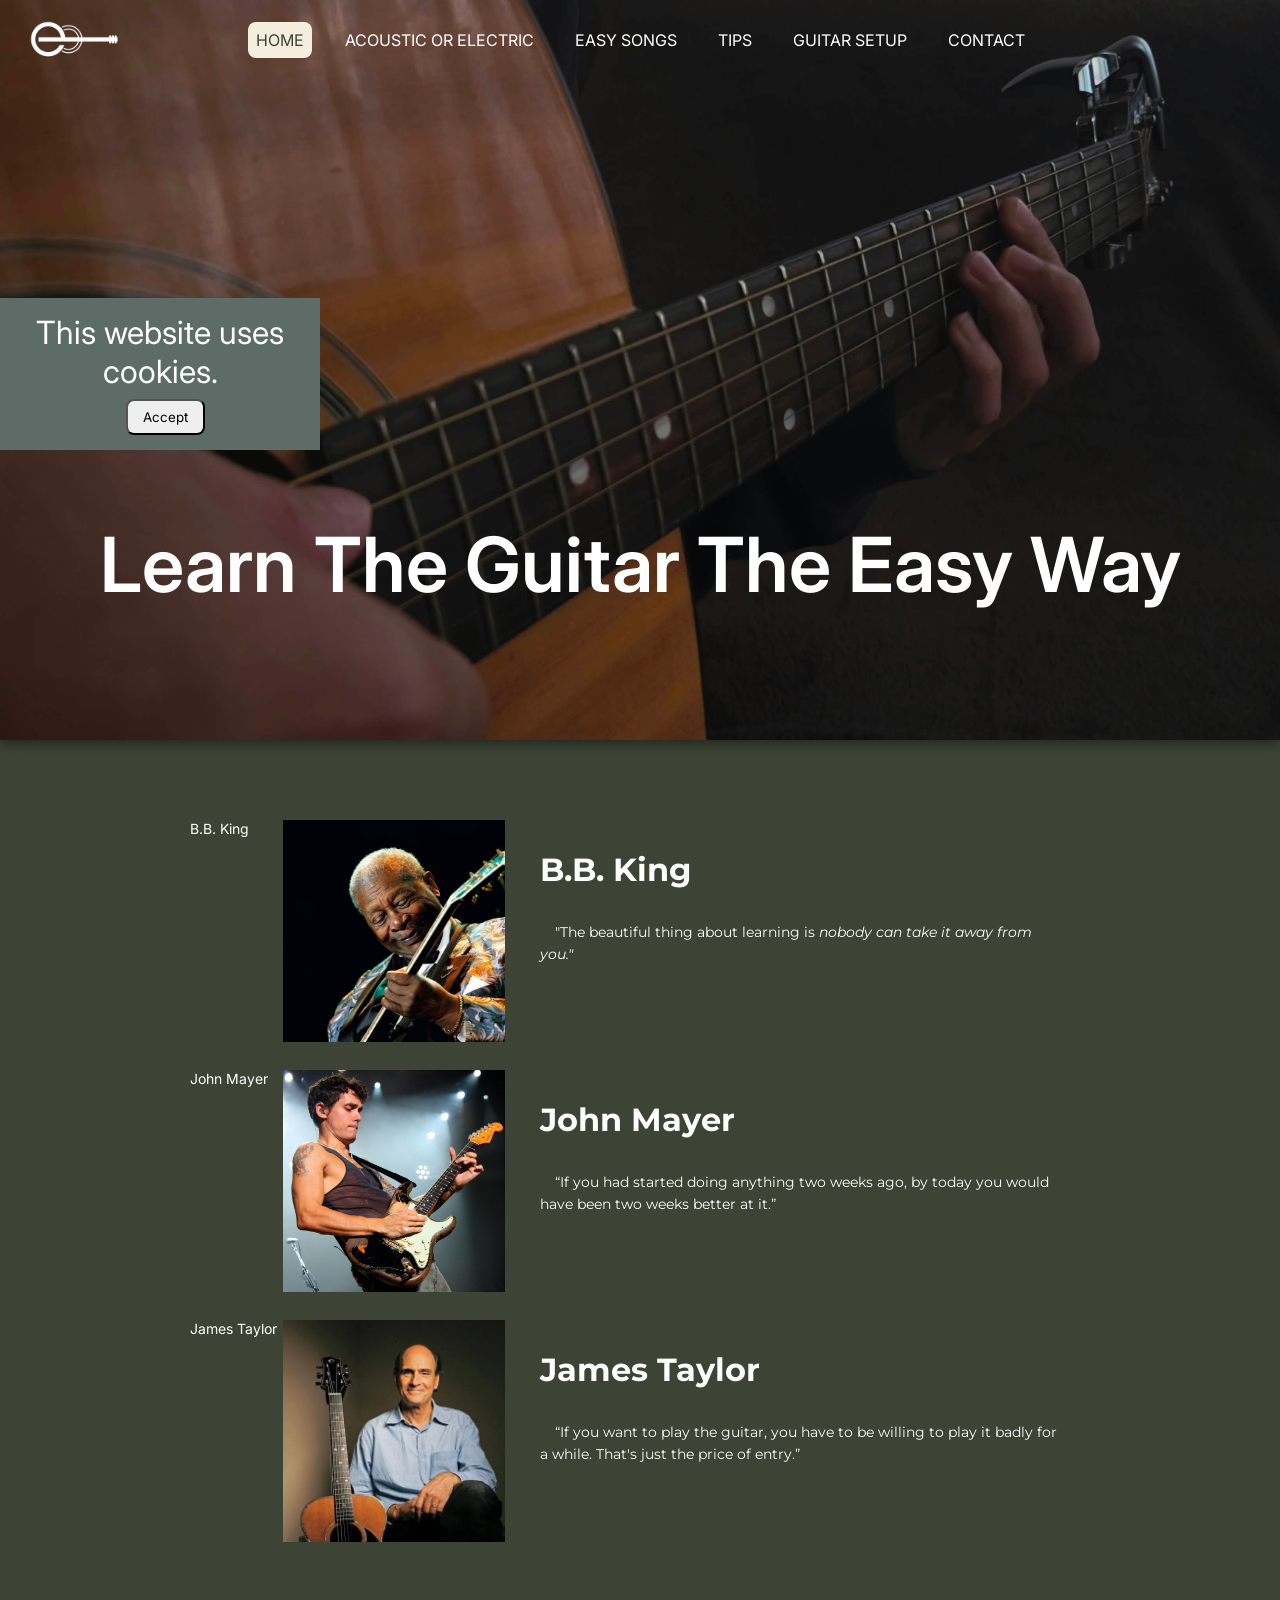
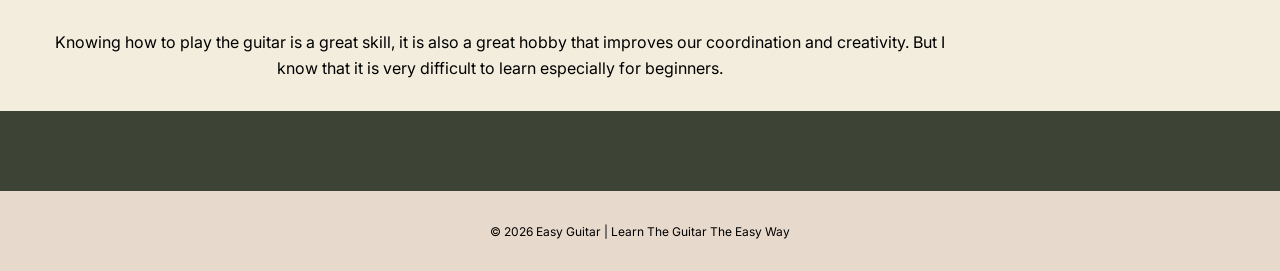
==== commit c279ce01: "checked the criteria and made it responsive" ====
--- a/index.html
+++ b/index.html
@@ -2,7 +2,10 @@
 <!DOCTYPE html>
 <html lang="en">
 <head>
-    <link rel="icon" type="image/png" href="img/Logo Webdesign favicon.png">
+    <meta name="author" content="Dave Quinto">
+    <meta name="description" content="Learn guitar basics, discover easy songs, know the difference between acoustic and electric guitar, learn beginner-friendly tips.">
+    <meta name="keywords" content="guitar, beginner, easy songs, guitar tips, guitar lessons">
+    <link rel="icon" type="image/png" href="img/LogoWebdesignfavicon.png">
     <link rel="preconnect" href="https://fonts.googleapis.com">
     <link rel="preconnect" href="https://fonts.gstatic.com" crossorigin>
     <link href="https://fonts.googleapis.com/css2?family=Inter:ital,opsz,wght@0,14..32,100..900;1,14..32,100..900&display=swap" rel="stylesheet">
@@ -16,7 +19,7 @@
 <header>
     <nav class="logo">
         <a href="index.html">
-            <img src="img/Logo Webdesign (White).png" alt="Easy Guitar Logo"
+            <img src="img/LogoWebdesign(White).png" alt="Easy Guitar Logo"
             title="Easy Guitar Logo">
         </a>
     </nav>
@@ -27,7 +30,7 @@
             <li><a href="AcousticOrElectric.html">Acoustic or Electric</a></li>
             <li><a href="BeginnerSongs.html">Easy Songs</a></li>
             <li><a href="Tips.html">Tips</a></li>
-            <li><a href="SetupMyGuitar.html">Setup My Guitar</a></li>
+            <li><a href="SetupMyGuitar.html">Guitar Setup</a></li>
             <li><a href="ContactPage.html">Contact</a></li>
         </ul>
     </nav>
@@ -77,7 +80,7 @@
 
         <article class="content-row">
             <figure class="content-image">
-                <img src="img/James Taylor.jpg" alt="James Taylor"
+                <img src="img/JamesTaylor.jpg" alt="James Taylor"
                 title= "James Taylor">
                 <figcaption class="page1">James Taylor</figcaption>
             </figure>
@@ -104,5 +107,10 @@
         <p>© 2026 Easy Guitar | Learn The Guitar The Easy Way</p>
     </footer>
 
+    <section class="cookie-message">
+        <p>This website uses cookies.</p>
+        <button type="button" onclick="this.parentElement.style.display='none'">Accept</button>
+    </section>
+
 </body>
 </html>
--- a/css/style.css
+++ b/css/style.css
@@ -100,7 +100,7 @@
     text-decoration: none;
 
     font-family: 'Inter', sans-serif;
-    
+    text-transform: uppercase;
 
     font-size: 1rem;
 
@@ -177,12 +177,14 @@
 
 .content-image {
     margin: 0;
+   
 }
 
 .content-image img {
     width: 222px;
     height: 222px;
     object-fit: cover;
+    float: right;
 }
 
 .content-text {
@@ -208,6 +210,7 @@
     font-size: 14px;
     line-height: 1.6;
     color: white;
+    text-indent: 15px;
 }
 
 article.contactform {
@@ -365,7 +368,7 @@
 
 .guitar-recommendations .content-text p {
     color: black;
-
+    text-indent: 15px;
     font-family: 'Inter', sans-serif;
     font-size: 20px;
     line-height: 1.5;
@@ -540,7 +543,11 @@
 
 
 
-.song-aside tbody  {
+.song-aside tbody tr:nth-child(even) {
+    background-color: #CFF;
+}
+
+.song-aside tbody tr:nth-child(odd) {
     background-color: #FFF;
 }
 
@@ -561,7 +568,7 @@
     color: white;
     text-align: center;
 
-    margin-bottom: 2em;
+    margin-bottom: 1em;
 }
 
 .tips-intro {
@@ -588,6 +595,10 @@
 
     object-fit: cover;
     display: block;
+}
+.tip-row p::first-letter {
+    font-size: 1rem;
+    font-weight: 500;
 }
 
 .tips-intro-text {
@@ -644,6 +655,7 @@
     width: 100%;
     margin: 0;
     margin-bottom: 2em;
+    
 }
 
 .tip-image img {
@@ -737,7 +749,7 @@
     text-decoration: none;
 
     font-family: 'Inter', sans-serif;
-    
+    text-transform: uppercase;
 
     font-size: 1rem;
 
@@ -752,7 +764,7 @@
     font-family: 'Inter', sans-serif;
     
 
-    font-size: 15px;
+    font-size: 1rem;
     color: white;
 }
 
@@ -921,7 +933,7 @@
     text-align: center;
 }
 
-.contact-detail h3 {
+.contact-detail h2 {
     font-size: 16px;
     font-weight: 700;
 
@@ -989,10 +1001,323 @@
 }
 
 
-
-
-
-
-
-
-
+.cookie-message {
+    position: fixed;
+    bottom: 50%;
+    justify-self: center;
+    width: 25%;
+    background-color: #5d6c67;
+    color: white;
+    padding: 15px;
+    text-align: center;
+    z-index: 9999;
+    font-family: 'Inter', sans-serif;
+    font-size:2rem;
+}
+
+.cookie-message button {
+    padding: 8px 15px;
+    margin-left: 10px;
+    cursor: pointer;
+    font-family: 'Inter', sans-serif;
+    border-radius: 8px;
+
+}
+
+@media screen and (max-width: 768px) {
+
+   
+    .logo {
+        height: 60px;
+        left: 5px;
+    }
+
+    .logo img {
+        width: 75px;
+        height: 75px;
+    }
+
+    .navigation {
+        height: auto;
+        min-height: 80px;
+        padding: 10px 5px 10px 75px;
+    }
+
+    .nav {
+        grid-template-columns: repeat(3, auto);
+        gap: 8px;
+    }
+
+    .nav a {
+        font-size: 0.75rem;
+        padding: 6px 5px;
+        text-align: center;
+    }
+
+   
+    .main {
+        height: 500px;
+        background-position: center;
+    }
+
+    .main h1 {
+        font-size: 2.5rem;
+        top: 65%;
+        padding: 0 15px;
+        width: 100%;
+    }
+
+   
+    .content {
+        width: 90%;
+        margin: 40px auto;
+    }
+
+    .content-row {
+        grid-template-columns: 1fr;
+        height: auto;
+        gap: 10px;
+        margin-bottom: 40px;
+        text-align: center;
+    }
+
+    .content-image img {
+        width: 100%;
+        max-width: 280px;
+        height: 220px;
+        object-fit: cover;
+    }
+
+    .content-text {
+        padding: 10px;
+        align-items: center;
+    }
+
+    .content-text h2 {
+        font-size: 1.5rem;
+        margin-bottom: 0.5em;
+    }
+
+    .content-text p {
+        font-size: 0.9rem;
+        
+    }
+
+   
+    .quote {
+        padding: 25px 20px;
+        margin-bottom: 3em;
+    }
+
+    .quote p {
+        font-size: 0.9rem;
+    }
+
+    .footer {
+        padding: 20px 10px;
+        text-align: center;
+        font-size: 0.75rem;
+    }
+
+    .navigation2 {
+        height: auto;
+        min-height: 80px;
+        padding: 10px 5px 10px 75px;
+    }
+
+    .navigation2 .nav {
+        grid-template-columns: repeat(3, auto);
+        gap: 8px;
+    }
+
+    .navigation2 .nav a {
+        font-size: 0.75rem;
+        padding: 6px 5px;
+        text-align: center;
+    }
+
+    .guitar-choice {
+        width: 90%;
+        margin: 30px auto;
+        grid-template-columns: 1fr;
+        gap: 20px;
+    }
+
+    .guitar-choice figure {
+        width: auto;
+    }
+
+    .guitar-choice figure img {
+        width: 100%;
+        height: 500px;
+        object-fit: contain;
+        transform: rotate(90deg);
+    }
+
+    .guitar-choice-text {
+        padding: 10px 0;
+        text-align: center;
+    }
+
+    .guitar-choice-text h1 {
+        font-size: 2rem;
+        white-space: normal;
+        margin-bottom: 1em;
+    }
+
+    .guitar-choice-text p {
+        font-size: 1rem;
+        line-height: 1.5;
+        margin-bottom: 1em;
+    }
+
+    .guitar-recommendations {
+        padding: 30px 0;
+        margin-bottom: 2em;
+    }
+
+    .guitar-recommendations .content-row {
+        width: 90%;
+        grid-template-columns: 1fr;
+        gap: 10px;
+        height: auto;
+        margin: 0 auto 35px;
+        text-align: center;
+    }
+
+    .guitar-recommendations .content-image img {
+        width: 100%;
+        max-width: 280px;
+        height: 220px;
+        object-fit: cover;
+    }
+
+    .guitar-recommendations .content-text {
+        padding: 10px;
+        align-items: center;
+    }
+
+    .guitar-recommendations .content-text p {
+        font-size: 1rem;
+        line-height: 1.5;
+    }
+
+    .easy-songs {
+        width: 92%;
+        margin: 25px auto 40px;
+        grid-template-columns: 1fr;
+        grid-template-rows: auto;
+        column-gap: 0;
+    }
+
+    .easy-songs > h1 {
+        grid-column: 1;
+        font-size: 2rem;
+        text-align: center;
+        margin-bottom: 1.5em;
+    }
+
+    .song-list {
+        grid-column: 1;
+        grid-row: auto;
+        width: 100%;
+    }
+
+    .song-row {
+        grid-template-columns: 1fr;
+        gap: 12px;
+        margin-bottom: 35px;
+    }
+
+    .song-image {
+        width: 100%;
+        text-align: center;
+        
+        justify-items: center;
+    }
+
+    .song-image img {
+        width: 100%;
+        max-width: 280px;
+        height: 220px;
+        object-fit: cover;
+        
+    }
+
+    .song-image figcaption {
+        font-size: 0.8rem;
+    }
+
+    .song-text {
+        width: 100%;
+        min-width: 0;
+        padding: 18px 15px;
+        overflow-wrap: break-word;
+    }
+
+    .song-text h2 {
+        font-size: 1.25rem;
+    }
+
+    .song-text h3 {
+        font-size: 1rem;
+    }
+
+    .chords p,
+    .song-part p,
+    .capo {
+        font-size: 0.9rem;
+        line-height: 1.5;
+    }
+
+    .song-aside {
+        grid-column: 1;
+        grid-row: auto;
+        width: 100%;
+        margin-top: 10px;
+        overflow-x: auto;
+    }
+
+    .song-aside table {
+        width: 100%;
+        font-size: 0.8rem;
+    }
+
+    .song-aside th,
+    .song-aside td {
+        padding: 8px 6px;
+    }
+
+    .contact-heading h1 {
+        font-size: 2rem;
+    }
+
+    .contact-heading p {
+        font-size: 0.9rem;
+    }
+
+    .contact-hero .navigation {
+        height: auto;
+        min-height: 80px;
+        padding: 10px 5px 10px 75px;
+    }
+
+    .contact-hero .nav {
+        grid-template-columns: repeat(3, auto);
+        gap: 8px;
+    }
+
+    .contact-hero .nav a {
+        font-size: 0.75rem;
+        padding: 6px 5px;
+        text-align: center;
+    }
+}
+
+
+
+
+
+
+
+
